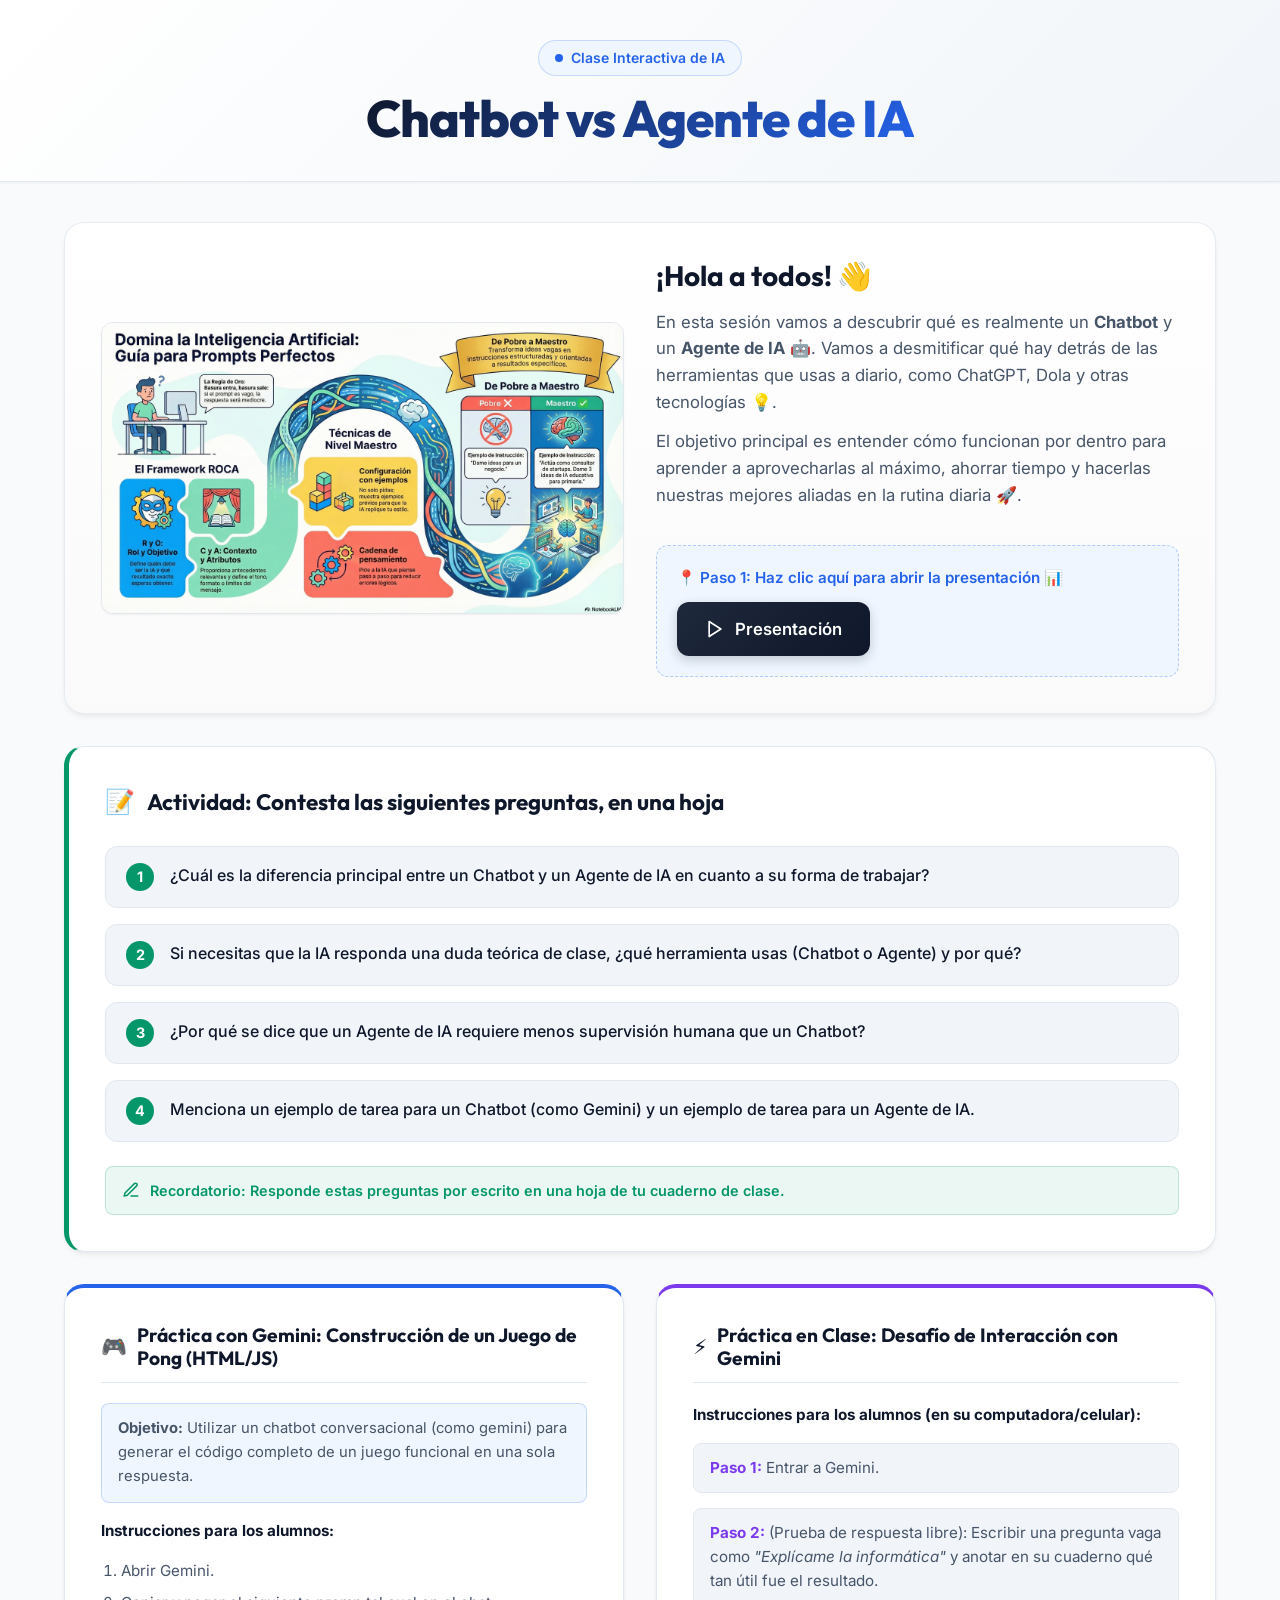
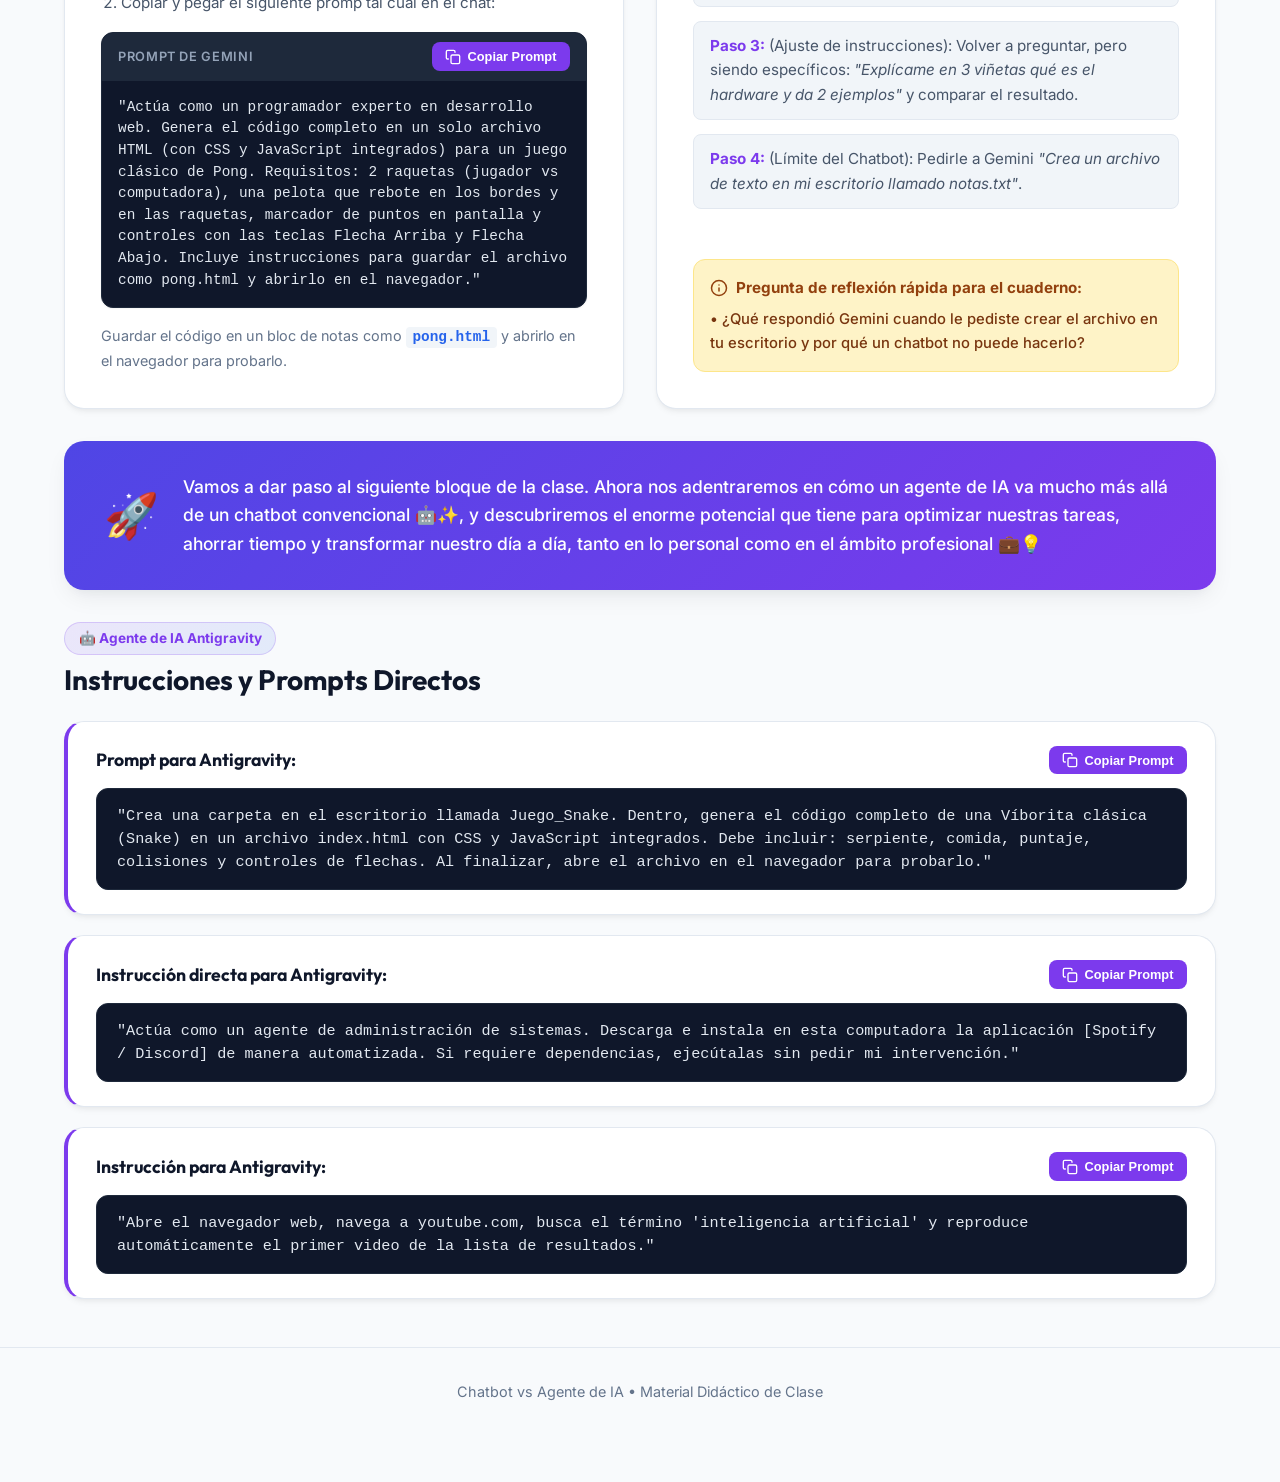
==== chatbot-vs-agente-ia/index.html @ a34b7411 "Agregar pagina web interactiva Chatbot vs Agente de IA" ====
<!DOCTYPE html>
<html lang="es">
<head>
    <meta charset="UTF-8">
    <meta name="viewport" content="width=device-width, initial-scale=1.0">
    <title>Chatbot vs Agente de IA - Guía Interactiva</title>
    <meta name="description" content="Sesión interactiva sobre la diferencia entre Chatbots y Agentes de IA, actividades prácticas y prompts para la clase.">
    <!-- Google Fonts -->
    <link rel="preconnect" href="https://fonts.googleapis.com">
    <link rel="preconnect" href="https://fonts.gstatic.com" crossorigin>
    <link href="https://fonts.googleapis.com/css2?family=Inter:wght@400;500;600;700&family=Outfit:wght@500;600;700;800&display=swap" rel="stylesheet">
    <link rel="stylesheet" href="styles.css">
</head>
<body>

    <!-- Header Principal -->
    <header class="main-header">
        <div class="container header-container">
            <div class="header-badge">
                <span class="pulse-dot"></span> Clase Interactiva de IA
            </div>
            <h1 class="main-title">Chatbot vs Agente de IA</h1>
        </div>
    </header>

    <!-- Contenido Principal -->
    <main class="container">

        <!-- Bloque 1: Presentación e Infografía -->
        <section class="section-card hero-section" id="presentacion">
            <div class="grid-2-cols flex-align-center">
                <!-- Columna Izquierda: Infografía -->
                <div class="infografia-wrapper">
                    <div class="infografia-card">
                        <img src="Infografia.png" alt="Domina la Inteligencia Artificial: Guía para Prompts Perfectos" id="infografia-img" class="zoomable-img">
                        <div class="zoom-overlay">
                            <svg xmlns="http://www.w3.org/2000/svg" width="24" height="24" viewBox="0 0 24 24" fill="none" stroke="currentColor" stroke-width="2" stroke-linecap="round" stroke-linejoin="round"><circle cx="11" cy="11" r="8"></circle><line x1="21" y1="21" x2="16.65" y2="16.65"></line><line x1="11" y1="8" x2="11" y2="14"></line><line x1="8" y1="11" x2="14" y2="11"></line></svg>
                            <span>Haz clic para ampliar infografía</span>
                        </div>
                    </div>
                </div>

                <!-- Columna Derecha: Texto de Introducción y Botón -->
                <div class="intro-content">
                    <div class="welcome-box">
                        <h2>¡Hola a todos! 👋</h2>
                        <p class="intro-text">
                            En esta sesión vamos a descubrir qué es realmente un <strong>Chatbot</strong> y un <strong>Agente de IA</strong> 🤖. Vamos a desmitificar qué hay detrás de las herramientas que usas a diario, como ChatGPT, Dola y otras tecnologías 💡.
                        </p>
                        <p class="intro-text">
                            El objetivo principal es entender cómo funcionan por dentro para aprender a aprovecharlas al máximo, ahorrar tiempo y hacerlas nuestras mejores aliadas en la rutina diaria 🚀.
                        </p>
                    </div>

                    <div class="presentation-link-card">
                        <p class="step-label">📍 Paso 1: Haz clic aquí para abrir la presentación 📊</p>
                        <a href="https://myunitecedu-my.sharepoint.com/:p:/g/personal/daniel_garciag_my_unitec_edu_mx/IQAuklwXMof8Splo8mnKoeBjAQxx4pCsyfXSXMIzL_MgiaA?rtime=Mk55tZfq3kg" target="_blank" rel="noopener noreferrer" class="btn-presentacion" id="btn-presentacion-link">
                            <svg xmlns="http://www.w3.org/2000/svg" width="20" height="20" viewBox="0 0 24 24" fill="none" stroke="currentColor" stroke-width="2" stroke-linecap="round" stroke-linejoin="round"><polygon points="5 3 19 12 5 21 5 3"></polygon></svg>
                            <span>Presentación</span>
                        </a>
                    </div>
                </div>
            </div>
        </section>

        <!-- Bloque 2: Actividad Teórica (Preguntas) -->
        <section class="section-card actividad-section" id="actividad-teorica">
            <div class="section-header-badge">
                <span class="badge-icon">📝</span>
                <h2>Actividad: Contesta las siguientes preguntas, en una hoja</h2>
            </div>

            <div class="questions-list-container">
                <ul class="questions-list">
                    <li class="question-item">
                        <span class="question-num">1</span>
                        <div class="question-text">
                            ¿Cuál es la diferencia principal entre un Chatbot y un Agente de IA en cuanto a su forma de trabajar?
                        </div>
                    </li>
                    <li class="question-item">
                        <span class="question-num">2</span>
                        <div class="question-text">
                            Si necesitas que la IA responda una duda teórica de clase, ¿qué herramienta usas (Chatbot o Agente) y por qué?
                        </div>
                    </li>
                    <li class="question-item">
                        <span class="question-num">3</span>
                        <div class="question-text">
                            ¿Por qué se dice que un Agente de IA requiere menos supervisión humana que un Chatbot?
                        </div>
                    </li>
                    <li class="question-item">
                        <span class="question-num">4</span>
                        <div class="question-text">
                            Menciona un ejemplo de tarea para un Chatbot (como Gemini) y un ejemplo de tarea para un Agente de IA.
                        </div>
                    </li>
                </ul>
            </div>

            <div class="notebook-reminder">
                <svg xmlns="http://www.w3.org/2000/svg" width="18" height="18" viewBox="0 0 24 24" fill="none" stroke="currentColor" stroke-width="2" stroke-linecap="round" stroke-linejoin="round"><path d="M12 20h9"></path><path d="M16.5 3.5a2.121 2.121 0 0 1 3 3L7 19l-4 1 1-4L16.5 3.5z"></path></svg>
                <span>Recordatorio: Responde estas preguntas por escrito en una hoja de tu cuaderno de clase.</span>
            </div>
        </section>

        <!-- Bloque 3: Prácticas en Clase (Lado a Lado) -->
        <section class="practicas-grid-section" id="practicas-gemini">
            <div class="grid-2-cols">
                
                <!-- Tarjeta Práctica Pong -->
                <div class="section-card practica-card card-pong">
                    <div class="card-header-tag">
                        <span class="tag-icon">🎮</span>
                        <h3>Práctica con Gemini: Construcción de un Juego de Pong (HTML/JS)</h3>
                    </div>
                    
                    <div class="card-body">
                        <div class="objetivo-box">
                            <strong>Objetivo:</strong> Utilizar un chatbot conversacional (como gemini) para generar el código completo de un juego funcional en una sola respuesta.
                        </div>

                        <p class="instructions-heading">Instrucciones para los alumnos:</p>
                        <ol class="styled-list">
                            <li>Abrir Gemini.</li>
                            <li>Copiar y pegar el siguiente promp tal cual en el chat:</li>
                        </ol>

                        <div class="prompt-box">
                            <div class="prompt-header">
                                <span>Prompt de Gemini</span>
                                <button class="btn-copy-prompt" data-copy-target="prompt-pong">
                                    <svg xmlns="http://www.w3.org/2000/svg" width="16" height="16" viewBox="0 0 24 24" fill="none" stroke="currentColor" stroke-width="2" stroke-linecap="round" stroke-linejoin="round"><rect x="9" y="9" width="13" height="13" rx="2" ry="2"></rect><path d="M5 15H4a2 2 0 0 1-2-2V4a2 2 0 0 1 2-2h9a2 2 0 0 1 2 2v1"></path></svg>
                                    <span>Copiar Prompt</span>
                                </button>
                            </div>
                            <blockquote class="prompt-content" id="prompt-pong">"Actúa como un programador experto en desarrollo web. Genera el código completo en un solo archivo HTML (con CSS y JavaScript integrados) para un juego clásico de Pong. Requisitos: 2 raquetas (jugador vs computadora), una pelota que rebote en los bordes y en las raquetas, marcador de puntos en pantalla y controles con las teclas Flecha Arriba y Flecha Abajo. Incluye instrucciones para guardar el archivo como pong.html y abrirlo en el navegador."</blockquote>
                        </div>

                        <p class="final-step-text">
                            Guardar el código en un bloc de notas como <code>pong.html</code> y abrirlo en el navegador para probarlo.
                        </p>
                    </div>
                </div>

                <!-- Tarjeta Desafío Gemini -->
                <div class="section-card practica-card card-desafio">
                    <div class="card-header-tag alt-tag">
                        <span class="tag-icon">⚡</span>
                        <h3>Práctica en Clase: Desafío de Interacción con Gemini</h3>
                    </div>

                    <div class="card-body">
                        <p class="instructions-heading">Instrucciones para los alumnos (en su computadora/celular):</p>
                        <ol class="styled-list number-steps">
                            <li><span class="step-badge">Paso 1:</span> Entrar a Gemini.</li>
                            <li><span class="step-badge">Paso 2:</span> (Prueba de respuesta libre): Escribir una pregunta vaga como <em>"Explícame la informática"</em> y anotar en su cuaderno qué tan útil fue el resultado.</li>
                            <li><span class="step-badge">Paso 3:</span> (Ajuste de instrucciones): Volver a preguntar, pero siendo específicos: <em>"Explícame en 3 viñetas qué es el hardware y da 2 ejemplos"</em> y comparar el resultado.</li>
                            <li><span class="step-badge">Paso 4:</span> (Límite del Chatbot): Pedirle a Gemini <em>"Crea un archivo de texto en mi escritorio llamado notas.txt"</em>.</li>
                        </ol>

                        <div class="reflection-card">
                            <div class="reflection-title">
                                <svg xmlns="http://www.w3.org/2000/svg" width="18" height="18" viewBox="0 0 24 24" fill="none" stroke="currentColor" stroke-width="2" stroke-linecap="round" stroke-linejoin="round"><circle cx="12" cy="12" r="10"></circle><line x1="12" y1="16" x2="12" y2="12"></line><line x1="12" y1="8" x2="12.01" y2="8"></line></svg>
                                Pregunta de reflexión rápida para el cuaderno:
                            </div>
                            <p class="reflection-question">
                                • ¿Qué respondió Gemini cuando le pediste crear el archivo en tu escritorio y por qué un chatbot no puede hacerlo?
                            </p>
                        </div>
                    </div>
                </div>

            </div>
        </section>

        <!-- Bloque 4: Transición a Agente de IA -->
        <section class="transition-banner" id="transicion-agente">
            <div class="transition-icon">🚀</div>
            <p class="transition-text">
                Vamos a dar paso al siguiente bloque de la clase. Ahora nos adentraremos en cómo un agente de IA va mucho más allá de un chatbot convencional 🤖✨, y descubriremos el enorme potencial que tiene para optimizar nuestras tareas, ahorrar tiempo y transformar nuestro día a día, tanto en lo personal como en el ámbito profesional 💼💡
            </p>
        </section>

        <!-- Bloque 5: Prompts / Instrucciones para Antigravity -->
        <section class="antigravity-section" id="prompts-antigravity">
            <div class="section-title-wrapper">
                <span class="agent-badge">🤖 Agente de IA Antigravity</span>
                <h2>Instrucciones y Prompts Directos</h2>
            </div>

            <div class="prompts-stack">
                
                <!-- Tarjeta 1: Snake -->
                <div class="section-card prompt-agent-card">
                    <div class="agent-card-header">
                        <div class="prompt-title">Prompt para Antigravity:</div>
                        <button class="btn-copy-prompt" data-copy-target="prompt-snake">
                            <svg xmlns="http://www.w3.org/2000/svg" width="16" height="16" viewBox="0 0 24 24" fill="none" stroke="currentColor" stroke-width="2" stroke-linecap="round" stroke-linejoin="round"><rect x="9" y="9" width="13" height="13" rx="2" ry="2"></rect><path d="M5 15H4a2 2 0 0 1-2-2V4a2 2 0 0 1 2-2h9a2 2 0 0 1 2 2v1"></path></svg>
                            <span>Copiar Prompt</span>
                        </button>
                    </div>
                    <blockquote class="agent-prompt-text" id="prompt-snake">"Crea una carpeta en el escritorio llamada Juego_Snake. Dentro, genera el código completo de una Víborita clásica (Snake) en un archivo index.html con CSS y JavaScript integrados. Debe incluir: serpiente, comida, puntaje, colisiones y controles de flechas. Al finalizar, abre el archivo en el navegador para probarlo."</blockquote>
                </div>

                <!-- Tarjeta 2: Instalación Software -->
                <div class="section-card prompt-agent-card">
                    <div class="agent-card-header">
                        <div class="prompt-title">Instrucción directa para Antigravity:</div>
                        <button class="btn-copy-prompt" data-copy-target="prompt-install">
                            <svg xmlns="http://www.w3.org/2000/svg" width="16" height="16" viewBox="0 0 24 24" fill="none" stroke="currentColor" stroke-width="2" stroke-linecap="round" stroke-linejoin="round"><rect x="9" y="9" width="13" height="13" rx="2" ry="2"></rect><path d="M5 15H4a2 2 0 0 1-2-2V4a2 2 0 0 1 2-2h9a2 2 0 0 1 2 2v1"></path></svg>
                            <span>Copiar Prompt</span>
                        </button>
                    </div>
                    <blockquote class="agent-prompt-text" id="prompt-install">"Actúa como un agente de administración de sistemas. Descarga e instala en esta computadora la aplicación [Spotify / Discord] de manera automatizada. Si requiere dependencias, ejecútalas sin pedir mi intervención."</blockquote>
                </div>

                <!-- Tarjeta 3: Navegador YouTube -->
                <div class="section-card prompt-agent-card">
                    <div class="agent-card-header">
                        <div class="prompt-title">Instrucción para Antigravity:</div>
                        <button class="btn-copy-prompt" data-copy-target="prompt-youtube">
                            <svg xmlns="http://www.w3.org/2000/svg" width="16" height="16" viewBox="0 0 24 24" fill="none" stroke="currentColor" stroke-width="2" stroke-linecap="round" stroke-linejoin="round"><rect x="9" y="9" width="13" height="13" rx="2" ry="2"></rect><path d="M5 15H4a2 2 0 0 1-2-2V4a2 2 0 0 1 2-2h9a2 2 0 0 1 2 2v1"></path></svg>
                            <span>Copiar Prompt</span>
                        </button>
                    </div>
                    <blockquote class="agent-prompt-text" id="prompt-youtube">"Abre el navegador web, navega a youtube.com, busca el término 'inteligencia artificial' y reproduce automáticamente el primer video de la lista de resultados."</blockquote>
                </div>

            </div>
        </section>

    </main>

    <!-- Footer -->
    <footer class="main-footer">
        <div class="container footer-container">
            <p>Chatbot vs Agente de IA • Material Didáctico de Clase</p>
        </div>
    </footer>

    <!-- Modal Lightbox para Infografía -->
    <div class="modal-overlay" id="infografia-modal" aria-hidden="true">
        <div class="modal-content">
            <button class="modal-close" id="modal-close-btn" aria-label="Cerrar modal">&times;</button>
            <div class="modal-img-container">
                <img src="Infografia.png" alt="Domina la Inteligencia Artificial: Guía para Prompts Perfectos - Ampliado">
            </div>
        </div>
    </div>

    <!-- Notificación Toast -->
    <div class="toast-notification" id="toast-notification">
        <svg xmlns="http://www.w3.org/2000/svg" width="20" height="20" viewBox="0 0 24 24" fill="none" stroke="currentColor" stroke-width="2" stroke-linecap="round" stroke-linejoin="round"><polyline points="20 6 9 17 4 12"></polyline></svg>
        <span>¡Prompt copiado al portapapeles!</span>
    </div>

    <script src="script.js"></script>
</body>
</html>
---- chatbot-vs-agente-ia/styles.css ----
/* ==========================================================================
   Chatbot vs Agente de IA - Design System (Option B: Clean & Modern Light)
   ========================================================================== */

:root {
    /* Color Palette */
    --bg-main: #f8fafc;
    --bg-card: #ffffff;
    --bg-subtle: #f1f5f9;
    --bg-highlight: #eff6ff;
    
    --text-primary: #0f172a;
    --text-secondary: #475569;
    --text-muted: #64748b;
    
    --accent-blue: #2563eb;
    --accent-blue-hover: #1d4ed8;
    --accent-indigo: #4f46e5;
    --accent-purple: #7c3aed;
    --accent-purple-hover: #6d28d9;
    --accent-emerald: #059669;
    --accent-amber: #d97706;
    
    --border-color: #e2e8f0;
    --border-hover: #cbd5e1;
    
    /* Shadows */
    --shadow-sm: 0 1px 2px 0 rgba(0, 0, 0, 0.05);
    --shadow-md: 0 4px 6px -1px rgba(0, 0, 0, 0.05), 0 2px 4px -1px rgba(0, 0, 0, 0.03);
    --shadow-lg: 0 10px 25px -5px rgba(15, 23, 42, 0.08), 0 8px 10px -6px rgba(15, 23, 42, 0.04);
    --shadow-xl: 0 20px 35px -10px rgba(15, 23, 42, 0.12);
    
    /* Radius & Transitions */
    --radius-sm: 8px;
    --radius-md: 12px;
    --radius-lg: 20px;
    --radius-full: 9999px;
    
    --transition-fast: 0.15s ease;
    --transition-normal: 0.25s cubic-bezier(0.4, 0, 0.2, 1);
}

/* Reset & Base */
*, *::before, *::after {
    box-sizing: border-box;
    margin: 0;
    padding: 0;
}

body {
    font-family: 'Inter', system-ui, -apple-system, BlinkMacSystemFont, 'Segoe UI', Roboto, sans-serif;
    background-color: var(--bg-main);
    color: var(--text-primary);
    line-height: 1.6;
    -webkit-font-smoothing: antialiased;
    padding-bottom: 3rem;
}

.container {
    width: 100%;
    max-width: 1200px;
    margin: 0 auto;
    padding: 0 1.5rem;
}

/* Typography Headings */
h1, h2, h3, h4 {
    font-family: 'Outfit', sans-serif;
    color: var(--text-primary);
    line-height: 1.2;
}

/* Header Principal */
.main-header {
    background: linear-gradient(135deg, #ffffff 0%, #f1f5f9 100%);
    border-bottom: 1px solid var(--border-color);
    padding: 2.5rem 0 2rem 0;
    margin-bottom: 2.5rem;
    box-shadow: var(--shadow-sm);
}

.header-container {
    display: flex;
    flex-direction: column;
    align-items: center;
    text-align: center;
}

.header-badge {
    display: inline-flex;
    align-items: center;
    gap: 0.5rem;
    background-color: var(--bg-highlight);
    color: var(--accent-blue);
    padding: 0.35rem 1rem;
    border-radius: var(--radius-full);
    font-size: 0.875rem;
    font-weight: 600;
    border: 1px solid rgba(37, 99, 235, 0.2);
    margin-bottom: 0.75rem;
}

.pulse-dot {
    width: 8px;
    height: 8px;
    background-color: var(--accent-blue);
    border-radius: 50%;
    box-shadow: 0 0 0 0 rgba(37, 99, 235, 0.7);
    animation: pulse 1.8s infinite;
}

@keyframes pulse {
    0% {
        transform: scale(0.95);
        box-shadow: 0 0 0 0 rgba(37, 99, 235, 0.7);
    }
    70% {
        transform: scale(1);
        box-shadow: 0 0 0 8px rgba(37, 99, 235, 0);
    }
    100% {
        transform: scale(0.95);
        box-shadow: 0 0 0 0 rgba(37, 99, 235, 0);
    }
}

.main-title {
    font-size: clamp(2rem, 4vw, 3.25rem);
    font-weight: 800;
    letter-spacing: -0.02em;
    background: linear-gradient(135deg, #0f172a 0%, #2563eb 100%);
    -webkit-background-clip: text;
    -webkit-text-fill-color: transparent;
}

/* Sections & Cards */
.section-card {
    background: var(--bg-card);
    border-radius: var(--radius-lg);
    border: 1px solid var(--border-color);
    box-shadow: var(--shadow-md);
    padding: 2.25rem;
    margin-bottom: 2rem;
    transition: var(--transition-normal);
}

.section-card:hover {
    box-shadow: var(--shadow-lg);
}

/* Layout Grids */
.grid-2-cols {
    display: grid;
    grid-template-columns: 1fr 1fr;
    gap: 2rem;
}

.flex-align-center {
    align-items: center;
}

/* Bloque 1: Hero & Infografía */
.hero-section {
    background: linear-gradient(180deg, #ffffff 0%, #fafafa 100%);
    border: 1px solid rgba(226, 232, 240, 0.8);
}

.infografia-wrapper {
    position: relative;
}

.infografia-card {
    position: relative;
    border-radius: var(--radius-md);
    overflow: hidden;
    border: 1px solid var(--border-color);
    box-shadow: var(--shadow-sm);
    cursor: pointer;
    background-color: #ffffff;
    transition: transform 0.25s ease, box-shadow 0.25s ease;
}

.infografia-card:hover {
    transform: translateY(-3px);
    box-shadow: var(--shadow-lg);
}

.zoomable-img {
    width: 100%;
    height: auto;
    display: block;
    object-fit: cover;
}

.zoom-overlay {
    position: absolute;
    inset: 0;
    background: rgba(15, 23, 42, 0.4);
    backdrop-filter: blur(2px);
    display: flex;
    flex-direction: column;
    align-items: center;
    justify-content: center;
    color: #ffffff;
    gap: 0.5rem;
    opacity: 0;
    transition: opacity var(--transition-fast);
    font-size: 0.9rem;
    font-weight: 600;
}

.infografia-card:hover .zoom-overlay {
    opacity: 1;
}

.intro-content {
    display: flex;
    flex-direction: column;
    gap: 1.5rem;
}

.welcome-box h2 {
    font-size: 1.75rem;
    margin-bottom: 1rem;
    color: var(--text-primary);
}

.intro-text {
    font-size: 1.05rem;
    color: var(--text-secondary);
    margin-bottom: 0.75rem;
}

.presentation-link-card {
    background-color: var(--bg-highlight);
    border: 1px dashed rgba(37, 99, 235, 0.3);
    border-radius: var(--radius-md);
    padding: 1.25rem;
    display: flex;
    flex-direction: column;
    gap: 0.75rem;
}

.step-label {
    font-weight: 600;
    color: var(--accent-blue);
    font-size: 0.95rem;
}

.btn-presentacion {
    display: inline-flex;
    align-items: center;
    justify-content: center;
    gap: 0.6rem;
    background: linear-gradient(135deg, #1e293b 0%, #0f172a 100%);
    color: #ffffff;
    text-decoration: none;
    font-weight: 600;
    font-size: 1.05rem;
    padding: 0.85rem 1.75rem;
    border-radius: var(--radius-md);
    box-shadow: 0 4px 12px rgba(15, 23, 42, 0.2);
    transition: var(--transition-fast);
    width: fit-content;
}

.btn-presentacion:hover {
    background: linear-gradient(135deg, #0f172a 0%, #2563eb 100%);
    transform: translateY(-2px);
    box-shadow: 0 6px 18px rgba(37, 99, 235, 0.3);
}

/* Bloque 2: Actividad Teórica */
.actividad-section {
    border-left: 5px solid var(--accent-emerald);
}

.section-header-badge {
    display: flex;
    align-items: center;
    gap: 0.75rem;
    margin-bottom: 1.5rem;
}

.badge-icon {
    font-size: 1.5rem;
}

.section-header-badge h2 {
    font-size: 1.4rem;
    font-weight: 700;
    color: var(--text-primary);
}

.questions-list-container {
    margin-bottom: 1.5rem;
}

.questions-list {
    list-style: none;
    display: flex;
    flex-direction: column;
    gap: 1rem;
}

.question-item {
    display: flex;
    align-items: flex-start;
    gap: 1rem;
    background-color: var(--bg-subtle);
    padding: 1rem 1.25rem;
    border-radius: var(--radius-md);
    border: 1px solid var(--border-color);
}

.question-num {
    background-color: var(--accent-emerald);
    color: #ffffff;
    font-weight: 700;
    font-size: 0.9rem;
    width: 28px;
    height: 28px;
    border-radius: 50%;
    display: flex;
    align-items: center;
    justify-content: center;
    flex-shrink: 0;
}

.question-text {
    font-weight: 500;
    font-size: 1rem;
    color: var(--text-primary);
}

.notebook-reminder {
    display: flex;
    align-items: center;
    gap: 0.6rem;
    background-color: rgba(5, 150, 105, 0.08);
    color: var(--accent-emerald);
    padding: 0.75rem 1rem;
    border-radius: var(--radius-sm);
    font-size: 0.9rem;
    font-weight: 600;
    border: 1px solid rgba(5, 150, 105, 0.2);
}

/* Bloque 3: Prácticas Grid */
.practicas-grid-section {
    margin-bottom: 2rem;
}

.practica-card {
    display: flex;
    flex-direction: column;
    height: 100%;
    margin-bottom: 0;
}

.card-pong {
    border-top: 4px solid var(--accent-blue);
}

.card-desafio {
    border-top: 4px solid var(--accent-purple);
}

.card-header-tag {
    display: flex;
    align-items: center;
    gap: 0.6rem;
    margin-bottom: 1.25rem;
    padding-bottom: 0.75rem;
    border-bottom: 1px solid var(--border-color);
}

.card-header-tag h3 {
    font-size: 1.2rem;
    font-weight: 700;
}

.tag-icon {
    font-size: 1.3rem;
}

.card-body {
    display: flex;
    flex-direction: column;
    gap: 1rem;
    flex-grow: 1;
}

.objetivo-box {
    background-color: var(--bg-highlight);
    border: 1px solid rgba(37, 99, 235, 0.2);
    padding: 0.85rem 1rem;
    border-radius: var(--radius-sm);
    font-size: 0.925rem;
    color: var(--text-secondary);
}

.instructions-heading {
    font-weight: 700;
    color: var(--text-primary);
    font-size: 0.95rem;
}

.styled-list {
    padding-left: 1.25rem;
    display: flex;
    flex-direction: column;
    gap: 0.5rem;
    color: var(--text-secondary);
    font-size: 0.95rem;
}

.styled-list.number-steps {
    list-style: none;
    padding-left: 0;
}

.styled-list.number-steps li {
    background-color: var(--bg-subtle);
    padding: 0.75rem 1rem;
    border-radius: var(--radius-sm);
    border: 1px solid var(--border-color);
    margin-bottom: 0.4rem;
}

.step-badge {
    font-weight: 700;
    color: var(--accent-purple);

}

/* Prompt Box Format */
.prompt-box {
    background-color: #0f172a;
    border-radius: var(--radius-md);
    overflow: hidden;
    border: 1px solid #1e293b;
    box-shadow: var(--shadow-sm);

}

.prompt-header {
    background-color: #1e293b;
    padding: 0.6rem 1rem;
    display: flex;
    align-items: center;
    justify-content: space-between;
    color: #94a3b8;
    font-size: 0.8rem;
    font-weight: 600;
    text-transform: uppercase;
    letter-spacing: 0.05em;
}

.btn-copy-prompt {
    display: inline-flex;
    align-items: center;
    gap: 0.4rem;
    background-color: var(--accent-purple);
    color: #ffffff;
    border: none;
    padding: 0.4rem 0.85rem;
    border-radius: var(--radius-sm);
    font-size: 0.8rem;
    font-weight: 600;
    cursor: pointer;
    transition: var(--transition-fast);
}

.btn-copy-prompt:hover {
    background-color: var(--accent-purple-hover);
    transform: scale(1.02);
}

.btn-copy-prompt.copied {
    background-color: var(--accent-emerald);
}

.prompt-content {
    color: #e2e8f0;
    font-family: 'Consolas', 'Courier New', monospace;
    font-size: 0.9rem;
    padding: 1rem;
    line-height: 1.5;
    margin: 0;
    font-style: normal;
    white-space: pre-wrap;
}

.final-step-text {
    font-size: 0.9rem;
    color: var(--text-muted);
}

code {
    background-color: var(--bg-subtle);
    color: var(--accent-blue);
    padding: 0.15rem 0.4rem;
    border-radius: 4px;
    font-family: monospace;
    font-weight: 600;
}

/* Reflection Box */
.reflection-card {
    background-color: #fef3c7;
    border: 1px solid #fde68a;
    border-radius: var(--radius-md);
    padding: 1rem;
    margin-top: auto;
}

.reflection-title {
    display: flex;
    align-items: center;
    gap: 0.5rem;
    font-weight: 700;
    color: #92400e;
    font-size: 0.95rem;
    margin-bottom: 0.5rem;
}

.reflection-question {
    color: #78350f;
    font-weight: 500;
    font-size: 0.925rem;
}

/* Bloque 4: Transición */
.transition-banner {
    background: linear-gradient(135deg, #4f46e5 0%, #7c3aed 100%);
    color: #ffffff;
    border-radius: var(--radius-lg);
    padding: 2rem 2.5rem;
    margin-bottom: 2rem;
    display: flex;
    align-items: center;
    gap: 1.5rem;
    box-shadow: var(--shadow-lg);
}

.transition-icon {
    font-size: 2.75rem;
    flex-shrink: 0;
}

.transition-text {
    font-size: 1.1rem;
    font-weight: 500;
    line-height: 1.6;
}

/* Bloque 5: Prompts Antigravity */
.antigravity-section {
    margin-bottom: 2rem;
}

.section-title-wrapper {
    margin-bottom: 1.5rem;
}

.agent-badge {
    display: inline-block;
    background: linear-gradient(135deg, rgba(124, 58, 237, 0.1) 0%, rgba(37, 99, 235, 0.1) 100%);
    color: var(--accent-purple);
    font-weight: 700;
    font-size: 0.85rem;
    padding: 0.3rem 0.85rem;
    border-radius: var(--radius-full);
    border: 1px solid rgba(124, 58, 237, 0.2);
    margin-bottom: 0.5rem;
}

.section-title-wrapper h2 {
    font-size: 1.75rem;
    color: var(--text-primary);
}

.prompts-stack {
    display: flex;
    flex-direction: column;
    gap: 1.25rem;
}

.prompt-agent-card {
    border-left: 4px solid var(--accent-purple);
    padding: 1.5rem 1.75rem;
    margin-bottom: 0;
}

.agent-card-header {
    display: flex;
    align-items: center;
    justify-content: space-between;
    margin-bottom: 0.85rem;
}

.prompt-title {
    font-family: 'Outfit', sans-serif;
    font-size: 1.1rem;
    font-weight: 700;
    color: var(--text-primary);
}

.agent-prompt-text {
    background-color: #0f172a;
    color: #e2e8f0;
    font-family: 'Consolas', 'Courier New', monospace;
    font-size: 0.95rem;
    padding: 1rem 1.25rem;
    border-radius: var(--radius-md);
    line-height: 1.5;
    margin: 0;
    border: 1px solid #1e293b;
    font-style: normal;
    white-space: pre-wrap;
}

/* Footer */
.main-footer {
    text-align: center;
    padding: 2rem 0;
    color: var(--text-muted);
    font-size: 0.9rem;
    border-top: 1px solid var(--border-color);
    margin-top: 3rem;
}

/* Modal Lightbox */
.modal-overlay {
    position: fixed;
    inset: 0;
    background: rgba(15, 23, 42, 0.85);
    backdrop-filter: blur(6px);
    display: flex;
    align-items: center;
    justify-content: center;
    z-index: 9999;
    opacity: 0;
    pointer-events: none;
    transition: opacity 0.3s ease;
    padding: 1.5rem;
}

.modal-overlay.active {
    opacity: 1;
    pointer-events: auto;
}

.modal-content {
    position: relative;
    max-width: 95vw;
    max-height: 95vh;
    border-radius: var(--radius-md);
    overflow: hidden;
    box-shadow: var(--shadow-xl);
    transform: scale(0.95);
    transition: transform 0.3s cubic-bezier(0.175, 0.885, 0.32, 1.275);
}

.modal-overlay.active .modal-content {
    transform: scale(1);
}

.modal-img-container img {
    max-width: 90vw;
    max-height: 85vh;
    display: block;
    object-fit: contain;
    border-radius: var(--radius-md);
}

.modal-close {
    position: absolute;
    top: 10px;
    right: 15px;
    background: rgba(15, 23, 42, 0.7);
    color: #ffffff;
    border: 1px solid rgba(255, 255, 255, 0.3);
    font-size: 2rem;
    width: 40px;
    height: 40px;
    border-radius: 50%;
    display: flex;
    align-items: center;
    justify-content: center;
    cursor: pointer;
    transition: var(--transition-fast);
    z-index: 10;
}

.modal-close:hover {
    background: var(--accent-purple);
    transform: scale(1.1);
}

/* Toast Notification */
.toast-notification {
    position: fixed;
    bottom: 2rem;
    right: 2rem;
    background: #0f172a;
    color: #ffffff;
    padding: 0.85rem 1.4rem;
    border-radius: var(--radius-md);
    box-shadow: var(--shadow-xl);
    display: flex;
    align-items: center;
    gap: 0.75rem;
    font-weight: 600;
    font-size: 0.925rem;
    border: 1px solid var(--accent-emerald);
    transform: translateY(100px);
    opacity: 0;
    transition: all 0.3s cubic-bezier(0.175, 0.885, 0.32, 1.275);
    z-index: 10000;
}

.toast-notification.show {
    transform: translateY(0);
    opacity: 1;
}

.toast-notification svg {
    stroke: var(--accent-emerald);
}

/* Responsive Media Queries */
@media (max-width: 900px) {
    .grid-2-cols {
        grid-template-columns: 1fr;
    }
    
    .transition-banner {
        flex-direction: column;
        text-align: center;
        padding: 1.75rem 1.5rem;
    }
    
    .section-card {
        padding: 1.5rem;
    }
}
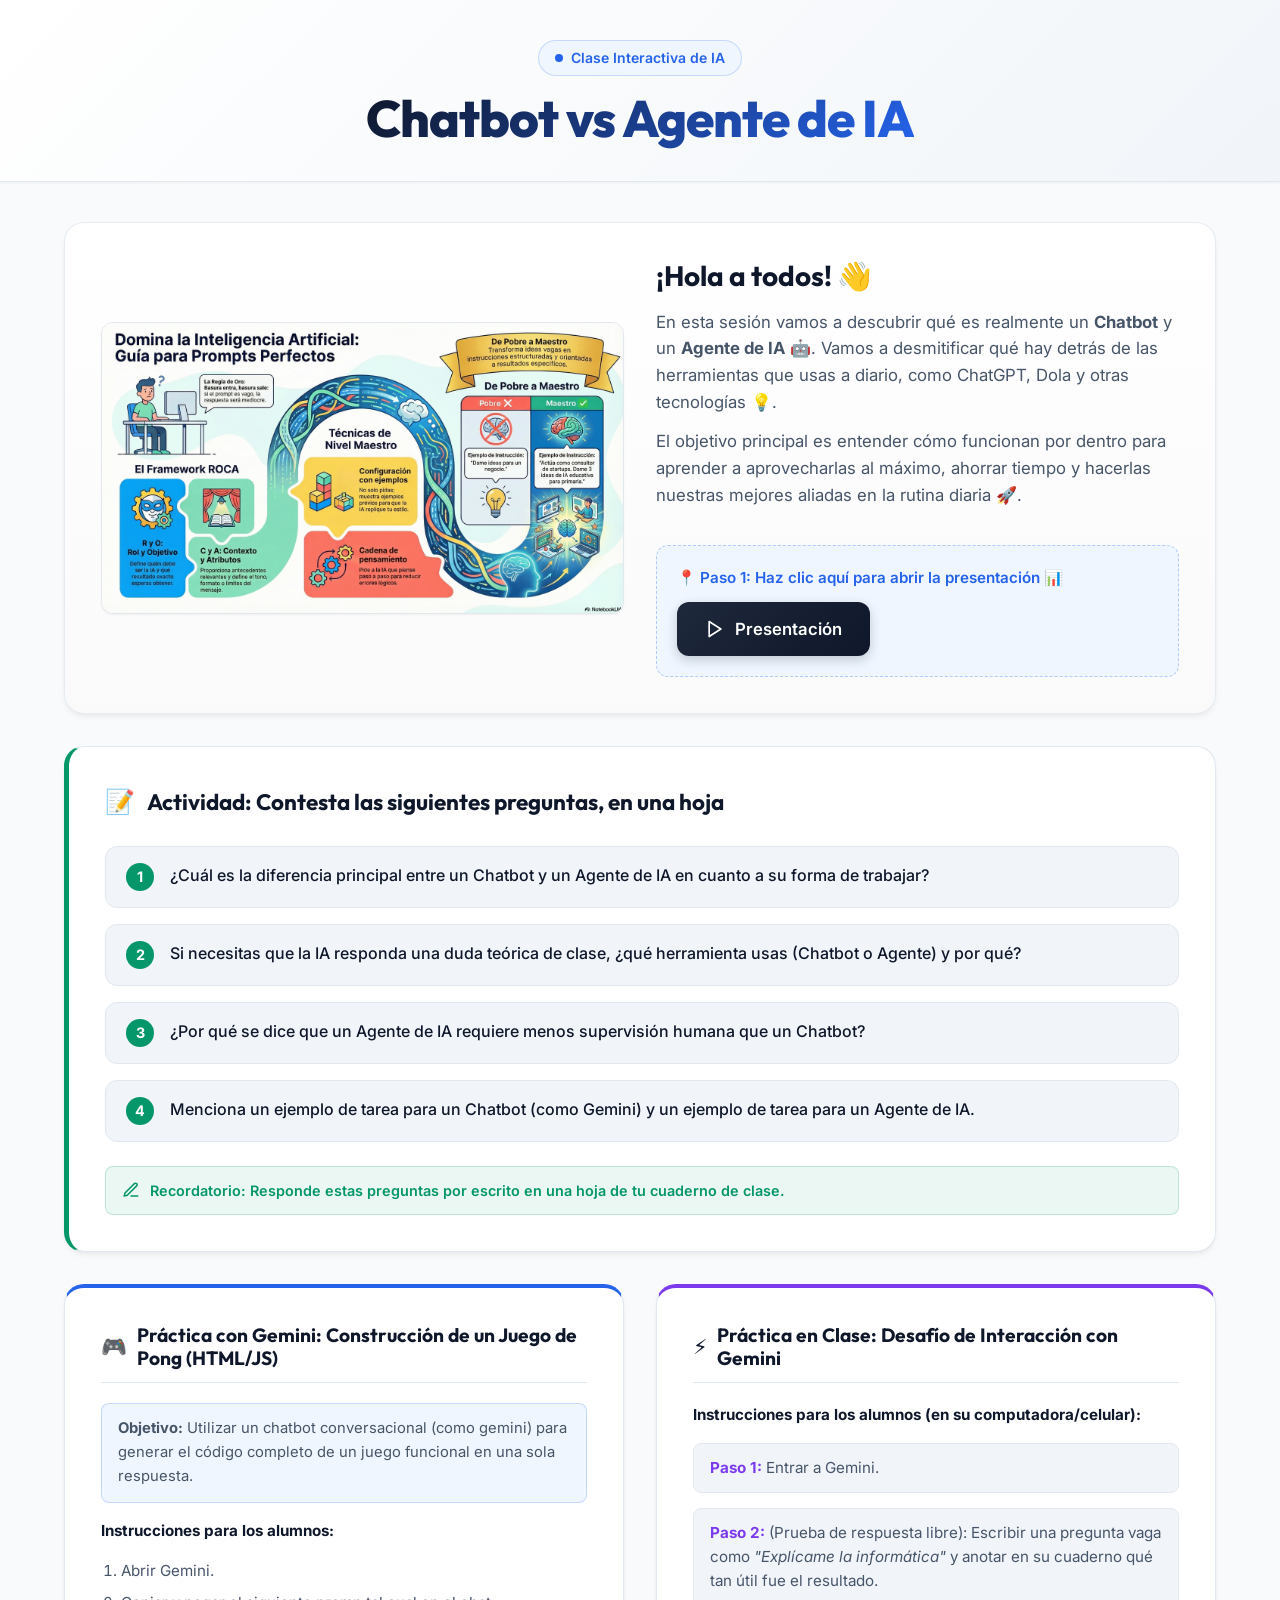
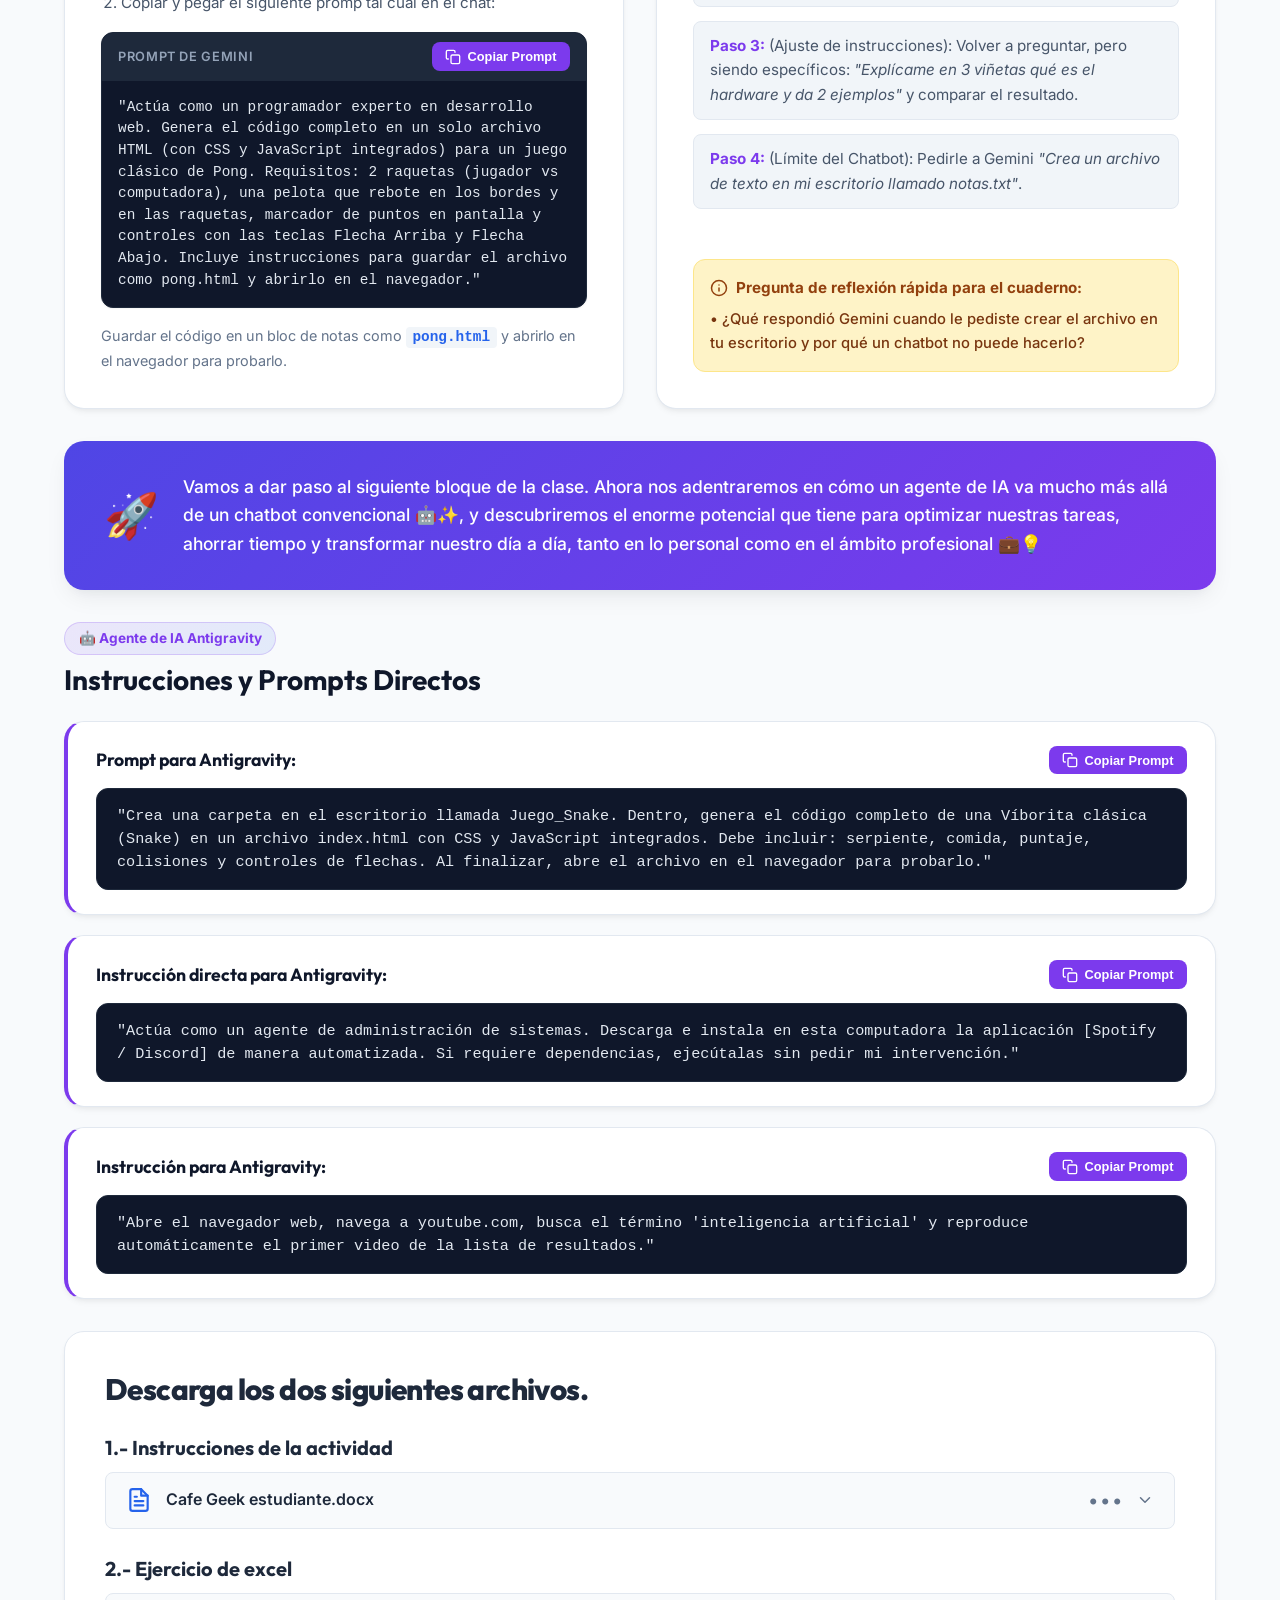
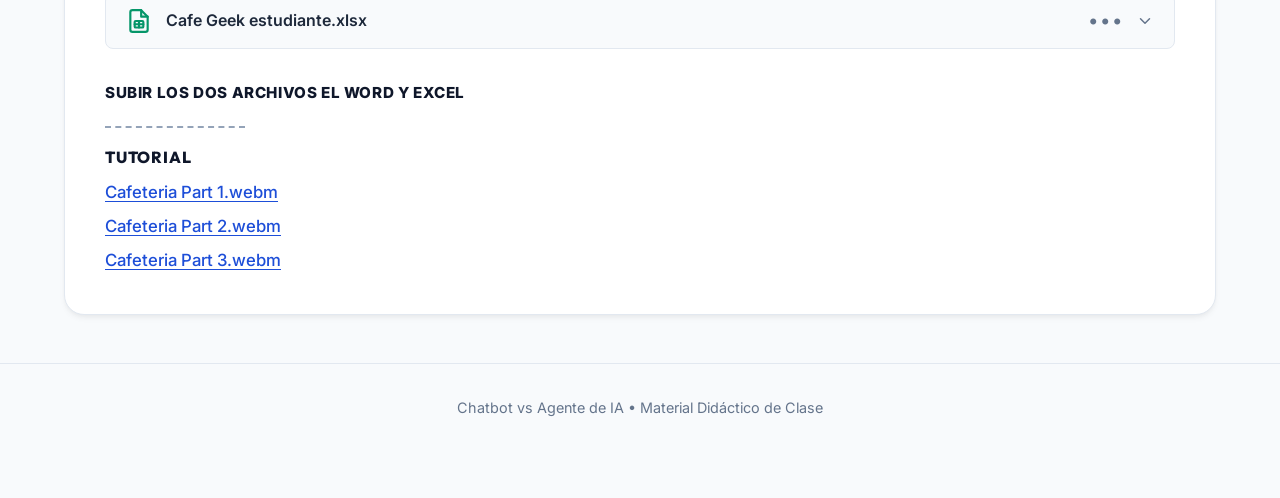
==== commit 44a6443f: "Agregar seccion de actividad Cafe Geek con descargas de Word, Excel y enlaces de tutoriales" ====
--- a/chatbot-vs-agente-ia/index.html
+++ b/chatbot-vs-agente-ia/index.html
@@ -54,7 +54,7 @@
 
                     <div class="presentation-link-card">
                         <p class="step-label">📍 Paso 1: Haz clic aquí para abrir la presentación 📊</p>
-                        <a href="https://myunitecedu-my.sharepoint.com/:p:/g/personal/daniel_garciag_my_unitec_edu_mx/IQAuklwXMof8Splo8mnKoeBjAQxx4pCsyfXSXMIzL_MgiaA?rtime=Mk55tZfq3kg" target="_blank" rel="noopener noreferrer" class="btn-presentacion" id="btn-presentacion-link">
+                        <a href="Strategic_Prompt_Engineering.pptx" download="Strategic_Prompt_Engineering.pptx" class="btn-presentacion" id="btn-presentacion-link">
                             <svg xmlns="http://www.w3.org/2000/svg" width="20" height="20" viewBox="0 0 24 24" fill="none" stroke="currentColor" stroke-width="2" stroke-linecap="round" stroke-linejoin="round"><polygon points="5 3 19 12 5 21 5 3"></polygon></svg>
                             <span>Presentación</span>
                         </a>
@@ -231,6 +231,69 @@
             </div>
         </section>
 
+
+        <!-- Bloque 5: Descarga de Archivos de Actividad & Tutoriales -->
+        <section class="section-card actividad-archivos-section" id="actividad-archivos">
+            <h2 class="section-main-title">Descarga los dos siguientes archivos.</h2>
+
+            <div class="file-group">
+                <h3 class="file-group-title">1.- Instrucciones de la actividad</h3>
+                <a href="Cafe Geek estudiante.docx" download="Cafe Geek estudiante.docx" class="file-item-card" title="Descargar instrucciones en Word">
+                    <div class="file-item-left">
+                        <svg class="file-type-icon" viewBox="0 0 24 24" fill="none" stroke="#2563eb" stroke-width="2" stroke-linecap="round" stroke-linejoin="round">
+                            <path d="M14 2H6a2 2 0 0 0-2 2v16a2 2 0 0 0 2 2h12a2 2 0 0 0 2-2V8z"></path>
+                            <polyline points="14 2 14 8 20 8"></polyline>
+                            <line x1="16" y1="13" x2="8" y2="13"></line>
+                            <line x1="16" y1="17" x2="8" y2="17"></line>
+                            <polyline points="10 9 9 9 8 9"></polyline>
+                        </svg>
+                        <span class="file-name-text">Cafe Geek estudiante.docx</span>
+                    </div>
+                    <div class="file-item-right">
+                        <span class="file-more-dots">•••</span>
+                        <svg class="file-chevron" viewBox="0 0 24 24" fill="none" stroke="currentColor" stroke-width="2" stroke-linecap="round" stroke-linejoin="round">
+                            <polyline points="6 9 12 15 18 9"></polyline>
+                        </svg>
+                    </div>
+                </a>
+            </div>
+
+            <div class="file-group">
+                <h3 class="file-group-title">2.- Ejercicio de excel</h3>
+                <a href="Cafe Geek estudiante.xlsx" download="Cafe Geek estudiante.xlsx" class="file-item-card" title="Descargar ejercicio en Excel">
+                    <div class="file-item-left">
+                        <svg class="file-type-icon" viewBox="0 0 24 24" fill="none" stroke="#059669" stroke-width="2" stroke-linecap="round" stroke-linejoin="round">
+                            <path d="M14 2H6a2 2 0 0 0-2 2v16a2 2 0 0 0 2 2h12a2 2 0 0 0 2-2V8z"></path>
+                            <polyline points="14 2 14 8 20 8"></polyline>
+                            <rect x="8" y="12" width="8" height="6" rx="1"></rect>
+                            <line x1="12" y1="12" x2="12" y2="18"></line>
+                            <line x1="8" y1="15" x2="16" y2="15"></line>
+                        </svg>
+                        <span class="file-name-text">Cafe Geek estudiante.xlsx</span>
+                    </div>
+                    <div class="file-item-right">
+                        <span class="file-more-dots">•••</span>
+                        <svg class="file-chevron" viewBox="0 0 24 24" fill="none" stroke="currentColor" stroke-width="2" stroke-linecap="round" stroke-linejoin="round">
+                            <polyline points="6 9 12 15 18 9"></polyline>
+                        </svg>
+                    </div>
+                </a>
+            </div>
+
+            <p class="instruccion-subir">SUBIR LOS DOS ARCHIVOS EL WORD Y EXCEL</p>
+
+            <hr class="tutorial-divider-dash">
+
+            <div class="tutorial-container">
+                <h4 class="tutorial-heading">TUTORIAL</h4>
+                <ul class="tutorial-links-list">
+                    <li><a href="https://myunitecedu-my.sharepoint.com/:v:/r/personal/daniel_garciag_my_unitec_edu_mx/_layouts/15/stream.aspx?id=%2Fpersonal%2Fdaniel_garciag_my_unitec_edu_mx%2FDocuments%2FClase%20informatica%202%2FVideos%20de%20cafeteria%2FCafeteria%20Part%201.webm&share=cQqyvpCL1TPuR7OuAIlbh5NYEgUChL4DvpFYNG0lAFDJYNwdiA&nav=eyJyZWZlcnJhbEluZm8iOnsicmVmZXJyYWxBcHAiOiJTdHJlYW1XZWJBcHAiLCJyZWZlcnJhbFZpZXciOiJTaGFyZURpYWxvZy1MaW5rIiwicmVmZXJyYWxBcHBQbGF0Zm9ybSI6IldlYiIsInJlZmVycmFsTW9kZSI6InZpZXcifX0%3D" target="_blank" rel="noopener noreferrer" class="tutorial-link-item">Cafeteria Part 1.webm</a></li>
+                    <li><a href="https://myunitecedu-my.sharepoint.com/:v:/r/personal/daniel_garciag_my_unitec_edu_mx/_layouts/15/stream.aspx?id=%2Fpersonal%2Fdaniel_garciag_my_unitec_edu_mx%2FDocuments%2FClase%20informatica%202%2FVideos%20de%20cafeteria%2FCafeteria%20Part%202.webm&share=cQq0azDIM3gWTZOf4e6TS6NOEgUCHOEwbu2wo1f8UZ9URXw2_A&nav=eyJyZWZlcnJhbEluZm8iOnsicmVmZXJyYWxBcHAiOiJTdHJlYW1XZWJBcHAiLCJyZWZlcnJhbFZpZXciOiJTaGFyZURpYWxvZy1MaW5rIiwicmVmZXJyYWxBcHBQbGF0Zm9ybSI6IldlYiIsInJlZmVycmFsTW9kZSI6InZpZXcifX0%3D" target="_blank" rel="noopener noreferrer" class="tutorial-link-item">Cafeteria Part 2.webm</a></li>
+                    <li><a href="https://myunitecedu-my.sharepoint.com/:v:/r/personal/daniel_garciag_my_unitec_edu_mx/_layouts/15/stream.aspx?id=%2Fpersonal%2Fdaniel_garciag_my_unitec_edu_mx%2FDocuments%2FClase%20informatica%202%2FVideos%20de%20cafeteria%2FCafeteria%20Part%203.webm&share=cQqkH3LGWtEpSKsdrlp0Oh2eEgUCsF6nvxU92QG_j_9_WlSIyQ&nav=eyJyZWZlcnJhbEluZm8iOnsicmVmZXJyYWxBcHAiOiJTdHJlYW1XZWJBcHAiLCJyZWZlcnJhbFZpZXciOiJTaGFyZURpYWxvZy1MaW5rIiwicmVmZXJyYWxBcHBQbGF0Zm9ybSI6IldlYiIsInJlZmVycmFsTW9kZSI6InZpZXcifX0%3D" target="_blank" rel="noopener noreferrer" class="tutorial-link-item">Cafeteria Part 3.webm</a></li>
+                </ul>
+            </div>
+        </section>
+
     </main>
 
     <!-- Footer -->
--- a/chatbot-vs-agente-ia/styles.css
+++ b/chatbot-vs-agente-ia/styles.css
@@ -746,3 +746,141 @@
         padding: 1.5rem;
     }
 }
+
+
+/* ==========================================================================
+   Actividad de Descarga de Archivos (Estilo Blackboard / Dinamica)
+   ========================================================================== */
+.actividad-archivos-section {
+    background: #ffffff;
+    border: 1px solid var(--border-color);
+    border-radius: var(--radius-lg);
+    padding: 2.5rem;
+    margin-bottom: 2.5rem;
+    box-shadow: var(--shadow-md);
+}
+
+.actividad-archivos-section .section-main-title {
+    font-size: 1.85rem;
+    font-weight: 800;
+    color: #1e293b;
+    margin-bottom: 1.75rem;
+    letter-spacing: -0.02em;
+}
+
+.file-group {
+    margin-bottom: 1.75rem;
+}
+
+.file-group-title {
+    font-size: 1.25rem;
+    font-weight: 700;
+    color: #1e293b;
+    margin-bottom: 0.75rem;
+}
+
+.file-item-card {
+    display: flex;
+    align-items: center;
+    justify-content: space-between;
+    background: #f8fafc;
+    border: 1px solid #e2e8f0;
+    border-radius: 8px;
+    padding: 0.9rem 1.25rem;
+    text-decoration: none;
+    color: #0f172a;
+    transition: all 0.2s ease;
+}
+
+.file-item-card:hover {
+    background: #f1f5f9;
+    border-color: #cbd5e1;
+    transform: translateY(-1px);
+    box-shadow: var(--shadow-sm);
+}
+
+.file-item-left {
+    display: flex;
+    align-items: center;
+    gap: 0.85rem;
+}
+
+.file-type-icon {
+    width: 26px;
+    height: 26px;
+    flex-shrink: 0;
+}
+
+.file-name-text {
+    font-size: 1rem;
+    font-weight: 600;
+    color: #1e293b;
+}
+
+.file-item-right {
+    display: flex;
+    align-items: center;
+    gap: 0.75rem;
+    color: #64748b;
+}
+
+.file-more-dots {
+    font-size: 1.2rem;
+    letter-spacing: 2px;
+    line-height: 1;
+}
+
+.file-chevron {
+    width: 18px;
+    height: 18px;
+    stroke: #64748b;
+}
+
+.instruccion-subir {
+    font-size: 0.95rem;
+    font-weight: 800;
+    color: #0f172a;
+    text-transform: uppercase;
+    letter-spacing: 0.04em;
+    margin-top: 2rem;
+    margin-bottom: 1.25rem;
+}
+
+.tutorial-divider-dash {
+    border: none;
+    border-top: 2px dashed #94a3b8;
+    width: 140px;
+    margin-bottom: 1.25rem;
+}
+
+.tutorial-heading {
+    font-size: 1rem;
+    font-weight: 800;
+    color: #0f172a;
+    letter-spacing: 0.05em;
+    margin-bottom: 0.75rem;
+}
+
+.tutorial-links-list {
+    list-style: none;
+    padding: 0;
+    margin: 0;
+    display: flex;
+    flex-direction: column;
+    gap: 0.45rem;
+}
+
+.tutorial-link-item {
+    color: #1d4ed8;
+    font-size: 1.05rem;
+    font-weight: 500;
+    text-decoration: underline;
+    text-underline-offset: 3px;
+    transition: color 0.2s ease;
+    display: inline-block;
+}
+
+.tutorial-link-item:hover {
+    color: #2563eb;
+    text-decoration: underline;
+}
